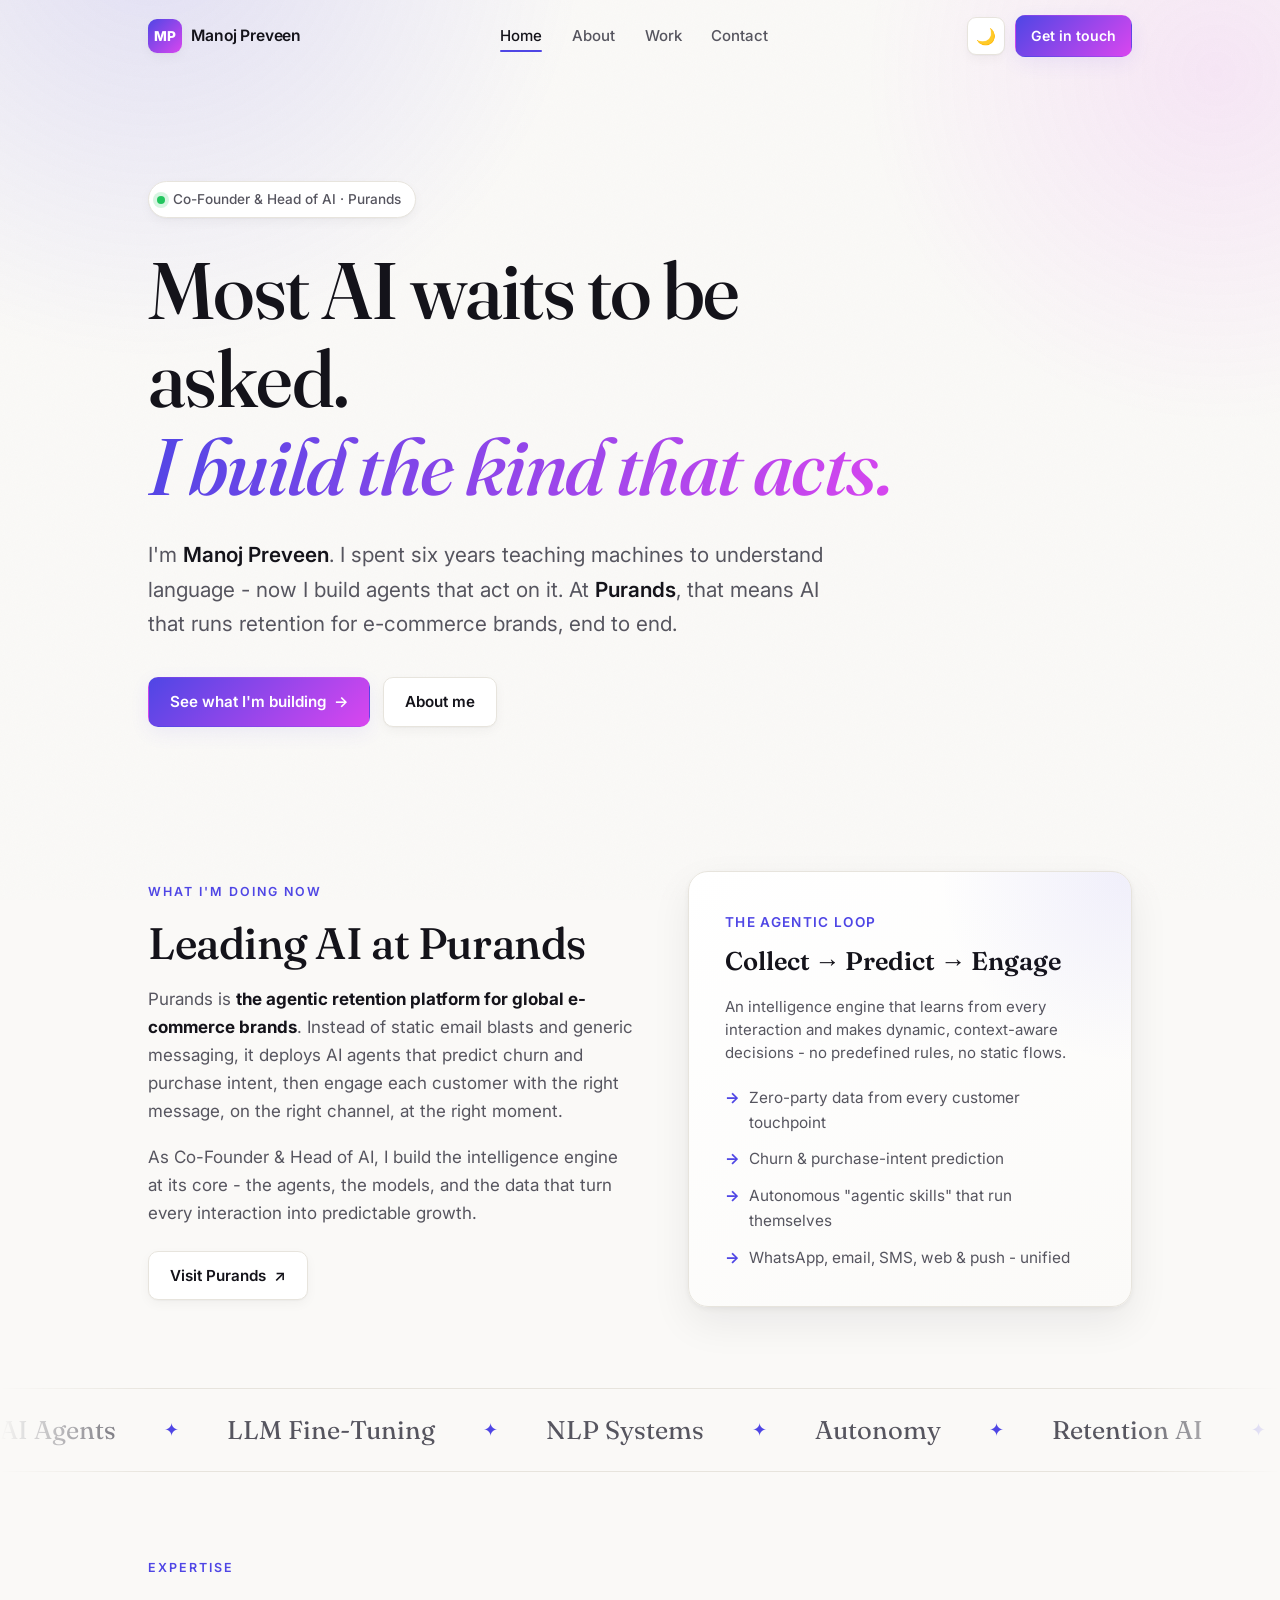
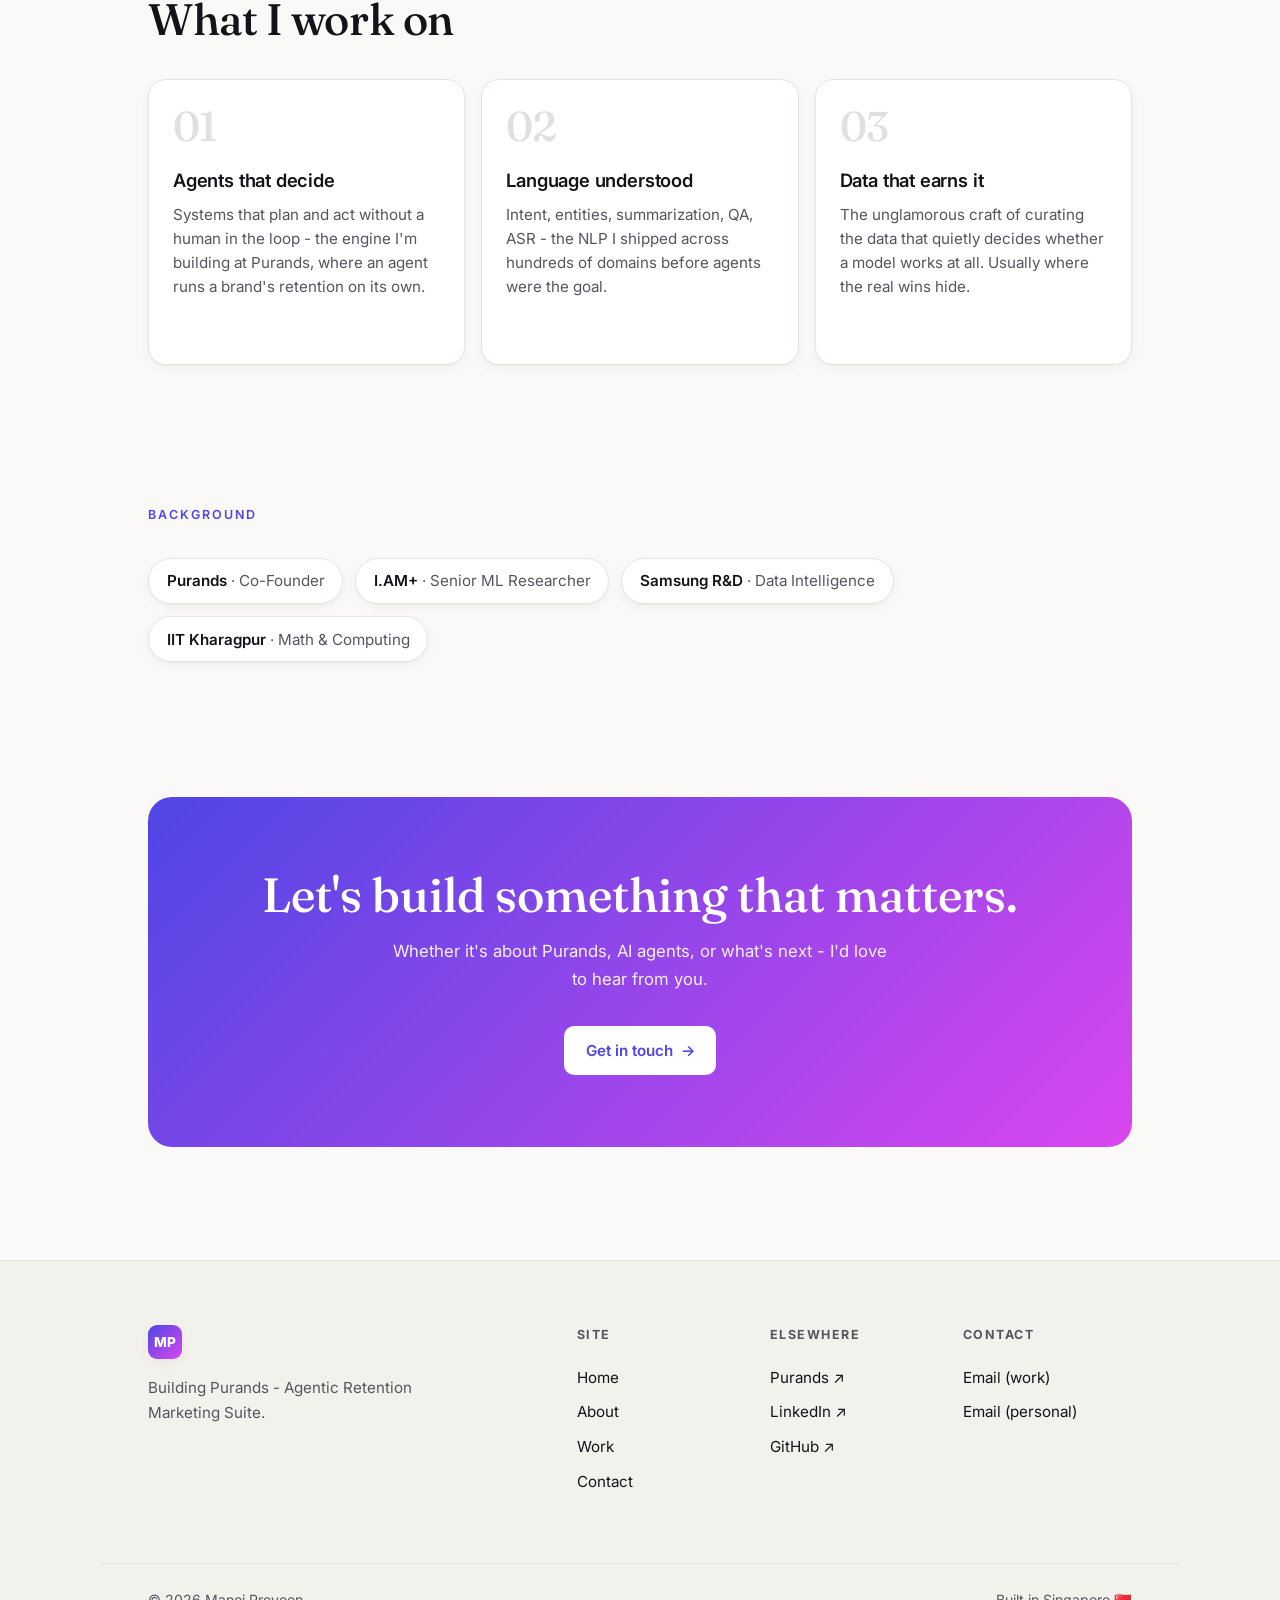
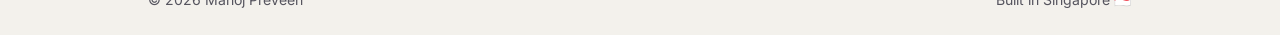
==== index.html @ 8cbcbe21 "Reorganize into folders with clean extensionless URLs - Pages moved to folder/index.html for clean U" ====
<!DOCTYPE html>
<html lang="en">
<head>
  <meta charset="UTF-8" />
  <meta name="viewport" content="width=device-width, initial-scale=1.0" />

  <!-- Google tag (gtag.js) - GA4 -->
  <script async src="https://www.googletagmanager.com/gtag/js?id=G-1KL61C6P6J"></script>
  <script>
    window.dataLayer = window.dataLayer || [];
    function gtag(){dataLayer.push(arguments);}
    gtag('js', new Date());
    gtag('config', 'G-1KL61C6P6J');
  </script>
  <title>Manoj Preveen</title>
  <meta name="description" content="Manoj Preveen - Co-Founder & Head of AI at Purands, building AI agents that think, plan, and act. Turning customer data into predictable growth for global e-commerce brands." />
  <meta name="author" content="Manoj Preveen" />
  <meta name="color-scheme" content="light dark" />
  <meta name="theme-color" content="#faf9f7" media="(prefers-color-scheme: light)" />
  <meta name="theme-color" content="#0a0a0c" media="(prefers-color-scheme: dark)" />

  <meta property="og:title" content="Manoj Preveen" />
  <meta property="og:description" content="Co-Founder & Head of AI at Purands. Building AI agents that think, plan, and act." />
  <meta property="og:type" content="website" />
  <meta property="og:url" content="https://manojpreveen.com" />
  <link rel="canonical" href="https://manojpreveen.com/" />
  <meta name="twitter:card" content="summary" />
  <meta name="twitter:title" content="Manoj Preveen" />
  <meta name="twitter:description" content="Co-Founder & Head of AI at Purands. Building AI agents that think, plan, and act." />

  <link rel="icon" href="data:image/svg+xml,<svg xmlns=%22http://www.w3.org/2000/svg%22 viewBox=%220 0 100 100%22><rect width=%22100%22 height=%22100%22 rx=%2222%22 fill=%22%234f46e5%22/><text x=%2250%22 y=%2252%22 font-size=%2248%22 font-family=%22Inter,Arial,sans-serif%22 font-weight=%22700%22 fill=%22white%22 text-anchor=%22middle%22 dominant-baseline=%22central%22>MP</text></svg>" />
  <link rel="preconnect" href="https://fonts.googleapis.com" />
  <link rel="preconnect" href="https://fonts.gstatic.com" crossorigin />
  <link href="https://fonts.googleapis.com/css2?family=Fraunces:ital,opsz,wght@0,9..144,400;0,9..144,500;0,9..144,600;1,9..144,500&family=Inter:wght@400;500;600;700;800&display=swap" rel="stylesheet" />
  <link rel="stylesheet" href="/assets/css/styles.css?v=6" />

  <script>
    (function () {
      try {
        var s = localStorage.getItem('theme');
        var d = window.matchMedia('(prefers-color-scheme: dark)').matches;
        document.documentElement.setAttribute('data-theme', s || (d ? 'dark' : 'light'));
      } catch (e) {}
    })();
  </script>
</head>
<body>
  <div class="bg-glow" aria-hidden="true"></div>
  <div class="bg-grain" aria-hidden="true"></div>

  <!-- ============ Header ============ -->
  <header class="site-header" id="site-header">
    <div class="wrap site-header__inner">
      <a class="brand" href="/" aria-label="Manoj Preveen - home">
        <span class="brand__mark">MP</span>
        <span class="brand__name">Manoj Preveen</span>
      </a>
      <nav class="nav" aria-label="Primary">
        <a href="/" class="nav__link is-active">Home</a>
        <a href="/about" class="nav__link">About</a>
        <a href="/work" class="nav__link">Work</a>
        <a href="/contact" class="nav__link">Contact</a>
      </nav>
      <div class="site-header__actions">
        <button id="theme-toggle" class="theme-toggle" aria-label="Toggle dark mode" aria-pressed="false" title="Toggle theme">
          <span class="theme-toggle__icon">🌙</span>
        </button>
        <a class="btn btn--primary btn--sm" href="/contact">Get in touch</a>
        <button class="nav-toggle" id="nav-toggle" aria-label="Open menu" aria-expanded="false">
          <span></span><span></span><span></span>
        </button>
      </div>
    </div>
    <div class="wrap">
      <nav class="mobile-nav" aria-label="Mobile">
        <a href="/" class="is-active">Home</a>
        <a href="/about">About</a>
        <a href="/work">Work</a>
        <a href="/contact">Contact</a>
      </nav>
    </div>
  </header>

  <main class="main">
    <!-- ============ Hero ============ -->
    <section class="wrap hero">
      <div class="load-in">
        <span class="hero__badge"><span class="dot"></span> Co-Founder &amp; Head of AI · Purands</span>
        <h1 class="hero__title">Most AI waits to be asked. <span class="grad">I build the kind that acts.</span></h1>
        <p class="hero__sub">
          I'm <strong>Manoj Preveen</strong>. I spent six years teaching machines to understand
          language - now I build agents that act on it. At <strong>Purands</strong>, that means AI
          that runs retention for e-commerce brands, end to end.
        </p>
        <div class="hero__cta">
          <a class="btn btn--primary" href="/work">See what I'm building <span class="btn__arrow">→</span></a>
          <a class="btn btn--ghost" href="/about">About me</a>
        </div>
      </div>
    </section>

    <!-- ============ Currently / Purands ============ -->
    <section class="wrap section">
      <div class="feature">
        <div class="reveal">
          <span class="eyebrow">What I'm doing now</span>
          <h2 class="section__title">Leading AI at Purands</h2>
          <p class="prose" style="margin-top:1.1rem;">
            Purands is <strong style="color:var(--text)">the agentic retention platform for global
            e-commerce brands</strong>. Instead of static email blasts and generic messaging, it
            deploys AI agents that predict churn and purchase intent, then engage each customer
            with the right message, on the right channel, at the right moment.
          </p>
          <p class="prose">
            As Co-Founder &amp; Head of AI, I build the intelligence engine at its core - the agents,
            the models, and the data that turn every interaction into predictable growth.
          </p>
          <a class="btn btn--ghost" href="https://www.purands.com" target="_blank" rel="noopener noreferrer" style="margin-top:1.5rem;">
            Visit Purands <span class="btn__arrow">↗</span>
          </a>
        </div>
        <div class="feature__panel reveal" data-delay="1">
          <span class="feature__kicker">The agentic loop</span>
          <div class="feature__logo">Collect → Predict → Engage</div>
          <p class="card__text">An intelligence engine that learns from every interaction and makes dynamic, context-aware decisions - no predefined rules, no static flows.</p>
          <ul class="feature__list">
            <li>Zero-party data from every customer touchpoint</li>
            <li>Churn &amp; purchase-intent prediction</li>
            <li>Autonomous "agentic skills" that run themselves</li>
            <li>WhatsApp, email, SMS, web &amp; push - unified</li>
          </ul>
        </div>
      </div>
    </section>

    <!-- ============ Marquee ============ -->
    <div class="marquee reveal" aria-hidden="true">
      <div class="marquee__track">
        <span class="marquee__item">AI Agents</span>
        <span class="marquee__item">LLM Fine-Tuning</span>
        <span class="marquee__item">NLP Systems</span>
        <span class="marquee__item">Autonomy</span>
        <span class="marquee__item">Retention AI</span>
        <span class="marquee__item">Toward AGI</span>
        <!-- duplicate for seamless loop -->
        <span class="marquee__item">AI Agents</span>
        <span class="marquee__item">LLM Fine-Tuning</span>
        <span class="marquee__item">NLP Systems</span>
        <span class="marquee__item">Autonomy</span>
        <span class="marquee__item">Retention AI</span>
        <span class="marquee__item">Toward AGI</span>
      </div>
    </div>

    <!-- ============ Focus areas ============ -->
    <section class="wrap section">
      <div class="reveal" style="margin-bottom:2.25rem;">
        <span class="eyebrow">Expertise</span>
        <h2 class="section__title">What I work on</h2>
      </div>
      <div class="grid-cards">
        <article class="n-card reveal">
          <span class="n-card__index">01</span>
          <h3 class="n-card__title">Agents that decide</h3>
          <p class="n-card__text">Systems that plan and act without a human in the loop - the engine I'm building at Purands, where an agent runs a brand's retention on its own.</p>
          <span class="n-card__arrow">The core of my work →</span>
        </article>
        <article class="n-card reveal" data-delay="1">
          <span class="n-card__index">02</span>
          <h3 class="n-card__title">Language understood</h3>
          <p class="n-card__text">Intent, entities, summarization, QA, ASR - the NLP I shipped across hundreds of domains before agents were the goal.</p>
          <span class="n-card__arrow">Six years of it →</span>
        </article>
        <article class="n-card reveal" data-delay="2">
          <span class="n-card__index">03</span>
          <h3 class="n-card__title">Data that earns it</h3>
          <p class="n-card__text">The unglamorous craft of curating the data that quietly decides whether a model works at all. Usually where the real wins hide.</p>
          <span class="n-card__arrow">Where models are made →</span>
        </article>
      </div>
    </section>

    <!-- ============ Worked at ============ -->
    <section class="wrap section--tight">
      <div class="reveal">
        <span class="eyebrow">Background</span>
        <div class="logos" style="margin-top:1rem;">
          <span class="logo-badge">Purands <span>· Co-Founder</span></span>
          <span class="logo-badge">I.AM+ <span>· Senior ML Researcher</span></span>
          <span class="logo-badge">Samsung R&amp;D <span>· Data Intelligence</span></span>
          <span class="logo-badge">IIT Kharagpur <span>· Math &amp; Computing</span></span>
        </div>
      </div>
    </section>

    <!-- ============ CTA ============ -->
    <section class="wrap section">
      <div class="cta-band reveal">
        <h2 class="cta-band__title">Let's build something that matters.</h2>
        <p class="cta-band__text">Whether it's about Purands, AI agents, or what's next - I'd love to hear from you.</p>
        <a class="btn" href="/contact">Get in touch <span class="btn__arrow">→</span></a>
      </div>
    </section>
  </main>

  <!-- ============ Footer ============ -->
  <footer class="site-footer">
    <div class="wrap site-footer__inner">
      <div class="site-footer__brand">
        <span class="brand__mark">MP</span>
        <p>Building Purands - Agentic Retention Marketing Suite.</p>
      </div>
      <nav class="site-footer__nav">
        <div>
          <h4>Site</h4>
          <a href="/">Home</a>
          <a href="/about">About</a>
          <a href="/work">Work</a>
          <a href="/contact">Contact</a>
        </div>
        <div>
          <h4>Elsewhere</h4>
          <a href="https://www.purands.com" target="_blank" rel="noopener noreferrer">Purands ↗</a>
          <a href="https://www.linkedin.com/in/manojpreveen" target="_blank" rel="noopener noreferrer">LinkedIn ↗</a>
          <a href="https://github.com/manojpreveen" target="_blank" rel="noopener noreferrer">GitHub ↗</a>
        </div>
        <div>
          <h4>Contact</h4>
          <a href="mailto:manoj@purands.com">Email (work)</a>
          <a href="mailto:manojpreveen@gmail.com">Email (personal)</a>
        </div>
      </nav>
    </div>
    <div class="wrap site-footer__base">
      <p>© <span id="year"></span> Manoj Preveen</p>
      <p>Built in Singapore 🇸🇬</p>
    </div>
  </footer>

  <script src="/assets/js/script.js?v=6"></script>
</body>
</html>
---- assets/css/styles.css ----
/* =====================================================================
   Manoj Preveen - personal portfolio
   Design system + components (shared across all pages)
   ===================================================================== */

/* ---------- Design tokens ---------- */
:root {
  --bg: #faf9f7;
  --bg-2: #f3f1ec;
  --surface: #ffffff;
  --surface-2: #fbfaf8;
  --text: #14131a;
  --text-muted: #56555f;
  --border: #e7e4dd;
  --accent: #4f46e5;
  --accent-2: #d946ef;
  --accent-soft: rgba(79, 70, 229, 0.08);
  --faint: rgba(20, 19, 26, 0.13);
  --shadow-sm: 0 1px 2px rgba(20, 19, 26, 0.04), 0 4px 12px rgba(20, 19, 26, 0.04);
  --shadow-md: 0 2px 6px rgba(20, 19, 26, 0.06), 0 16px 40px rgba(20, 19, 26, 0.07);
  --glow-1: rgba(79, 70, 229, 0.14);
  --glow-2: rgba(217, 70, 239, 0.10);
  --header-bg: rgba(250, 249, 247, 0.72);
  --maxw: 1080px;
}

[data-theme="dark"] {
  --bg: #0a0a0c;
  --bg-2: #0f0f13;
  --surface: #141419;
  --surface-2: #17171d;
  --text: #f5f4f2;
  --text-muted: #9b9aa4;
  --border: #26252c;
  --accent: #8b8cf8;
  --accent-2: #e879f9;
  --accent-soft: rgba(139, 140, 248, 0.12);
  --faint: rgba(245, 244, 242, 0.16);
  --shadow-sm: 0 1px 2px rgba(0, 0, 0, 0.4), 0 4px 12px rgba(0, 0, 0, 0.3);
  --shadow-md: 0 2px 6px rgba(0, 0, 0, 0.5), 0 16px 40px rgba(0, 0, 0, 0.45);
  --glow-1: rgba(139, 140, 248, 0.18);
  --glow-2: rgba(232, 121, 249, 0.12);
  --header-bg: rgba(10, 10, 12, 0.72);
}

/* ---------- Reset ---------- */
*, *::before, *::after { margin: 0; padding: 0; box-sizing: border-box; }

html {
  -webkit-font-smoothing: antialiased;
  -moz-osx-font-smoothing: grayscale;
  scroll-behavior: smooth;
  scroll-padding-top: 6rem;
}

body {
  font-family: 'Inter', -apple-system, BlinkMacSystemFont, 'Segoe UI', Roboto, sans-serif;
  background: var(--bg);
  color: var(--text);
  min-height: 100vh;
  display: flex;
  flex-direction: column;
  line-height: 1.65;
  position: relative;
  overflow-x: hidden;
  transition: background 0.4s ease, color 0.4s ease;
}

::selection { background: var(--accent); color: #fff; }

a { color: inherit; }

/* ---------- Ambient background ---------- */
.bg-glow {
  position: fixed;
  inset: 0;
  z-index: -2;
  pointer-events: none;
  background:
    radial-gradient(45rem 45rem at 12% -8%, var(--glow-1), transparent 60%),
    radial-gradient(40rem 40rem at 95% 8%, var(--glow-2), transparent 55%);
  animation: drift 20s ease-in-out infinite alternate;
}

.bg-grain {
  position: fixed;
  inset: 0;
  z-index: -1;
  pointer-events: none;
  opacity: 0.025;
  background-image: url("data:image/svg+xml,%3Csvg xmlns='http://www.w3.org/2000/svg' width='120' height='120'%3E%3Cfilter id='n'%3E%3CfeTurbulence type='fractalNoise' baseFrequency='0.9' numOctaves='2'/%3E%3C/filter%3E%3Crect width='100%25' height='100%25' filter='url(%23n)'/%3E%3C/svg%3E");
}

@keyframes drift {
  from { transform: translate3d(0, 0, 0) scale(1); }
  to   { transform: translate3d(-2.5%, 2%, 0) scale(1.08); }
}

/* ---------- Shared layout ---------- */
.wrap {
  width: 100%;
  max-width: var(--maxw);
  margin: 0 auto;
  padding-inline: clamp(1.25rem, 5vw, 3rem);
}

.main { flex: 1; }

.section { padding-block: clamp(3.5rem, 9vh, 6.5rem); }
.section--tight { padding-block: clamp(2.5rem, 6vh, 4rem); }

.eyebrow {
  display: inline-block;
  font-size: 0.78rem;
  font-weight: 600;
  text-transform: uppercase;
  letter-spacing: 0.16em;
  color: var(--accent);
  margin-bottom: 1rem;
}

.section__title {
  font-family: 'Fraunces', Georgia, serif;
  font-weight: 500;
  font-size: clamp(1.9rem, 4.5vw, 2.75rem);
  letter-spacing: -0.01em;
  line-height: 1.1;
}

.section__lead {
  margin-top: 1rem;
  font-size: 1.125rem;
  color: var(--text-muted);
  max-width: 56ch;
}

.prose { font-size: 1.0625rem; color: var(--text-muted); max-width: 62ch; }
.prose + .prose { margin-top: 1.1rem; }
.prose a, .inline-link {
  color: var(--accent);
  text-decoration: none;
  border-bottom: 1px solid var(--accent-soft);
  transition: border-color 0.18s ease;
}
.prose a:hover, .inline-link:hover { border-bottom-color: var(--accent); }

/* =====================================================================
   Header
   ===================================================================== */
.site-header {
  position: sticky;
  top: 0;
  z-index: 100;
  transition: background 0.3s ease, border-color 0.3s ease, backdrop-filter 0.3s ease;
  border-bottom: 1px solid transparent;
}

.site-header.is-scrolled {
  background: var(--header-bg);
  -webkit-backdrop-filter: saturate(180%) blur(14px);
  backdrop-filter: saturate(180%) blur(14px);
  border-bottom-color: var(--border);
}

.site-header__inner {
  display: flex;
  align-items: center;
  justify-content: space-between;
  gap: 1rem;
  height: 4.5rem;
}

.brand {
  display: inline-flex;
  align-items: center;
  gap: 0.6rem;
  text-decoration: none;
  font-weight: 600;
}

.brand__mark {
  display: grid;
  place-items: center;
  width: 2.1rem;
  height: 2.1rem;
  border-radius: 9px;
  background: linear-gradient(135deg, var(--accent), var(--accent-2));
  color: #fff;
  font-weight: 800;
  font-size: 0.85rem;
  letter-spacing: 0.02em;
  box-shadow: var(--shadow-sm);
}

.brand__name { font-size: 0.98rem; letter-spacing: -0.01em; }

.nav { display: flex; gap: 0.35rem; }

.nav__link {
  position: relative;
  text-decoration: none;
  font-size: 0.94rem;
  font-weight: 500;
  color: var(--text-muted);
  padding: 0.4rem 0.75rem;
  border-radius: 8px;
  transition: color 0.18s ease, background 0.18s ease;
}

.nav__link::after {
  content: "";
  position: absolute;
  left: 0.75rem;
  right: 0.75rem;
  bottom: 0.15rem;
  height: 2px;
  background: var(--accent);
  border-radius: 2px;
  transform: scaleX(0);
  transform-origin: left;
  transition: transform 0.22s ease;
}

.nav__link:hover { color: var(--text); }
.nav__link:hover::after { transform: scaleX(0.5); }
.nav__link.is-active { color: var(--text); }
.nav__link.is-active::after { transform: scaleX(1); }

.site-header__actions { display: flex; align-items: center; gap: 0.6rem; }

/* ---------- Buttons ---------- */
.btn {
  display: inline-flex;
  align-items: center;
  gap: 0.5rem;
  font-family: inherit;
  font-size: 0.95rem;
  font-weight: 600;
  text-decoration: none;
  padding: 0.7rem 1.3rem;
  border-radius: 10px;
  border: 1px solid transparent;
  cursor: pointer;
  transition: transform 0.16s ease, box-shadow 0.16s ease, background 0.16s ease, border-color 0.16s ease;
}

.btn--primary {
  background: linear-gradient(135deg, var(--accent), var(--accent-2));
  color: #fff;
  box-shadow: 0 6px 20px var(--accent-soft);
}
.btn--primary:hover { transform: translateY(-2px); box-shadow: 0 10px 28px var(--accent-soft); }

.btn--ghost {
  background: var(--surface);
  color: var(--text);
  border-color: var(--border);
  box-shadow: var(--shadow-sm);
}
.btn--ghost:hover { transform: translateY(-2px); border-color: var(--accent); }

.btn--sm { padding: 0.5rem 0.95rem; font-size: 0.88rem; }
.btn .btn__arrow { transition: transform 0.18s ease; }
.btn:hover .btn__arrow { transform: translateX(3px); }

/* ---------- Theme toggle ---------- */
.theme-toggle {
  display: grid;
  place-items: center;
  width: 2.35rem;
  height: 2.35rem;
  background: var(--surface);
  border: 1px solid var(--border);
  border-radius: 9px;
  cursor: pointer;
  font-size: 1rem;
  box-shadow: var(--shadow-sm);
  transition: transform 0.16s ease, border-color 0.16s ease;
}
.theme-toggle:hover { transform: translateY(-2px); border-color: var(--accent); }

/* ---------- Mobile nav ---------- */
.nav-toggle {
  display: none;
  flex-direction: column;
  justify-content: center;
  gap: 4px;
  width: 2.35rem;
  height: 2.35rem;
  background: var(--surface);
  border: 1px solid var(--border);
  border-radius: 9px;
  cursor: pointer;
  box-shadow: var(--shadow-sm);
}
.nav-toggle span {
  display: block;
  width: 1.05rem;
  height: 2px;
  margin: 0 auto;
  background: var(--text);
  border-radius: 2px;
  transition: transform 0.25s ease, opacity 0.2s ease;
}
.nav-toggle.is-open span:nth-child(1) { transform: translateY(6px) rotate(45deg); }
.nav-toggle.is-open span:nth-child(2) { opacity: 0; }
.nav-toggle.is-open span:nth-child(3) { transform: translateY(-6px) rotate(-45deg); }

.mobile-nav {
  display: none;
  flex-direction: column;
  gap: 0.25rem;
  padding: 0.5rem 0 1.25rem;
}
.mobile-nav a {
  text-decoration: none;
  font-size: 1.05rem;
  font-weight: 500;
  color: var(--text-muted);
  padding: 0.7rem 0.25rem;
  border-bottom: 1px solid var(--border);
}
.mobile-nav a.is-active { color: var(--accent); }
.site-header.is-menu-open .mobile-nav { display: flex; }

/* =====================================================================
   Hero (home)
   ===================================================================== */
.hero { padding-block: clamp(3.5rem, 12vh, 8rem) clamp(2.5rem, 7vh, 5rem); }

.hero__badge {
  display: inline-flex;
  align-items: center;
  gap: 0.5rem;
  font-size: 0.85rem;
  font-weight: 500;
  color: var(--text-muted);
  background: var(--surface);
  border: 1px solid var(--border);
  border-radius: 999px;
  padding: 0.4rem 0.9rem 0.4rem 0.5rem;
  box-shadow: var(--shadow-sm);
  margin-bottom: 1.75rem;
}
.hero__badge .dot {
  width: 0.5rem; height: 0.5rem; border-radius: 50%;
  background: #22c55e; box-shadow: 0 0 0 4px rgba(34, 197, 94, 0.18);
  animation: pulse 2.4s ease-in-out infinite;
}
@keyframes pulse { 0%,100%{opacity:1;} 50%{opacity:0.4;} }

.hero__title {
  font-family: 'Fraunces', Georgia, serif;
  font-weight: 500;
  font-size: clamp(2.6rem, 7vw, 5rem);
  line-height: 1.1;
  letter-spacing: -0.02em;
  max-width: 16ch;
  padding-bottom: 0.05em;
}
.hero__title .grad {
  background: linear-gradient(115deg, var(--accent), var(--accent-2));
  -webkit-background-clip: text; background-clip: text;
  -webkit-text-fill-color: transparent;
  font-style: italic;
}

/* Gradient text uses background-clip:text, which paints the gradient only over
   the element's box. Tall italic ascenders/descenders (e.g. the "d" in "kind")
   spill above that box and lose their fill. inline-block makes vertical padding
   reliably enlarge the paint box on every line; the negative margin cancels the
   layout shift so surrounding spacing is unchanged. */
.grad {
  display: inline-block;
  padding-block: 0.22em;
  margin-block: -0.22em;
}

.hero__sub {
  margin-top: 1.5rem;
  font-size: clamp(1.05rem, 2.2vw, 1.3rem);
  color: var(--text-muted);
  max-width: 54ch;
}
.hero__sub strong { color: var(--text); font-weight: 600; }

.hero__cta { margin-top: 2.25rem; display: flex; flex-wrap: wrap; gap: 0.85rem; }

/* ---------- Stats strip ---------- */
.stats {
  display: grid;
  grid-template-columns: repeat(4, 1fr);
  gap: 1px;
  background: var(--border);
  border: 1px solid var(--border);
  border-radius: 16px;
  overflow: hidden;
  box-shadow: var(--shadow-sm);
}
.stat { background: var(--surface); padding: 1.5rem 1.25rem; }
.stat__num {
  font-family: 'Fraunces', Georgia, serif;
  font-size: clamp(1.8rem, 4vw, 2.6rem);
  font-weight: 500;
  letter-spacing: -0.01em;
  line-height: 1;
}
.stat__num .unit { color: var(--accent); }
.stat__label { margin-top: 0.5rem; font-size: 0.85rem; color: var(--text-muted); }

/* ---------- Feature (Currently / Purands) ---------- */
.feature {
  display: grid;
  grid-template-columns: 1.1fr 1fr;
  gap: clamp(1.5rem, 4vw, 3.5rem);
  align-items: center;
}
.feature__panel {
  position: relative;
  background: linear-gradient(150deg, var(--surface), var(--surface-2));
  border: 1px solid var(--border);
  border-radius: 20px;
  padding: clamp(1.5rem, 3vw, 2.25rem);
  box-shadow: var(--shadow-md);
  overflow: hidden;
}
.feature__panel::before {
  content: "";
  position: absolute; inset: 0;
  background: radial-gradient(20rem 20rem at 100% 0%, var(--accent-soft), transparent 60%);
  pointer-events: none;
}
.feature__kicker {
  font-size: 0.85rem; font-weight: 600; color: var(--accent);
  text-transform: uppercase; letter-spacing: 0.1em;
}
.feature__logo {
  font-family: 'Fraunces', Georgia, serif;
  font-size: 1.6rem; font-weight: 600; margin: 0.4rem 0 0.75rem;
}
.feature__list { list-style: none; display: flex; flex-direction: column; gap: 0.7rem; margin-top: 1.25rem; }
.feature__list li { display: flex; gap: 0.6rem; font-size: 0.96rem; color: var(--text-muted); }
.feature__list li::before { content: "→"; color: var(--accent); font-weight: 700; }

/* ---------- Cards grid ---------- */
.grid-cards {
  display: grid;
  grid-template-columns: repeat(auto-fit, minmax(220px, 1fr));
  gap: 1rem;
}
.card {
  background: var(--surface);
  border: 1px solid var(--border);
  border-radius: 16px;
  padding: 1.5rem;
  box-shadow: var(--shadow-sm);
  transition: transform 0.18s ease, border-color 0.18s ease, box-shadow 0.18s ease;
}
.card:hover { transform: translateY(-4px); border-color: var(--accent); box-shadow: var(--shadow-md); }
.card__icon {
  display: grid; place-items: center;
  width: 2.75rem; height: 2.75rem; border-radius: 12px;
  background: var(--accent-soft); font-size: 1.35rem; margin-bottom: 1rem;
}
.card__title { font-size: 1.1rem; font-weight: 600; margin-bottom: 0.4rem; }
.card__text { font-size: 0.94rem; color: var(--text-muted); line-height: 1.55; }

/* ---------- Numbered cards (premium, no icons) ---------- */
.n-card {
  position: relative;
  background: var(--surface);
  border: 1px solid var(--border);
  border-radius: 18px;
  padding: 1.6rem 1.5rem 1.4rem;
  box-shadow: var(--shadow-sm);
  overflow: hidden;
  isolation: isolate;
  transition: transform 0.3s cubic-bezier(0.16,1,0.3,1), border-color 0.3s ease, box-shadow 0.3s ease;
}
/* animated gradient wash that fades in on hover */
.n-card::after {
  content: "";
  position: absolute; inset: 0; z-index: -1;
  background: radial-gradient(22rem 22rem at 110% -10%, var(--accent-soft), transparent 55%);
  opacity: 0;
  transition: opacity 0.4s ease;
}
/* top accent line that draws across on hover */
.n-card::before {
  content: "";
  position: absolute; top: 0; left: 0;
  height: 3px; width: 100%;
  background: linear-gradient(90deg, var(--accent), var(--accent-2));
  transform: scaleX(0); transform-origin: left;
  transition: transform 0.45s cubic-bezier(0.16,1,0.3,1);
}
.n-card:hover { transform: translateY(-6px); border-color: transparent; box-shadow: var(--shadow-md); }
.n-card:hover::before { transform: scaleX(1); }
.n-card:hover::after { opacity: 1; }

.n-card__index {
  display: block;
  font-family: 'Fraunces', Georgia, serif;
  font-size: 2.6rem; font-weight: 500; line-height: 1;
  letter-spacing: -0.02em;
  color: var(--faint);
  margin-bottom: 1.1rem;
  transition: transform 0.35s cubic-bezier(0.16,1,0.3,1);
}
.n-card:hover .n-card__index {
  background: linear-gradient(135deg, var(--accent), var(--accent-2));
  -webkit-background-clip: text; background-clip: text;
  -webkit-text-fill-color: transparent;
  transform: translateY(-2px);
}
.n-card__title { font-size: 1.15rem; font-weight: 600; letter-spacing: -0.01em; margin-bottom: 0.5rem; }
.n-card__text { font-size: 0.95rem; color: var(--text-muted); line-height: 1.58; }
.n-card__arrow {
  display: inline-block; margin-top: 1rem;
  font-weight: 600; color: var(--accent);
  opacity: 0; transform: translateX(-6px);
  transition: opacity 0.35s ease, transform 0.35s ease;
}
.n-card:hover .n-card__arrow { opacity: 1; transform: none; }

/* ---------- Marquee ---------- */
.marquee {
  overflow: hidden;
  border-block: 1px solid var(--border);
  padding-block: 1.25rem;
  -webkit-mask-image: linear-gradient(90deg, transparent, #000 12%, #000 88%, transparent);
  mask-image: linear-gradient(90deg, transparent, #000 12%, #000 88%, transparent);
}
.marquee__track {
  display: flex; gap: 3rem; width: max-content;
  animation: scroll 28s linear infinite;
}
.marquee:hover .marquee__track { animation-play-state: paused; }
.marquee__item {
  font-family: 'Fraunces', Georgia, serif;
  font-size: clamp(1.1rem, 2.4vw, 1.6rem);
  color: var(--text-muted);
  white-space: nowrap;
  display: flex; align-items: center; gap: 3rem;
}
.marquee__item::after { content: "✦"; color: var(--accent); font-size: 0.7em; }
@keyframes scroll { from { transform: translateX(0); } to { transform: translateX(-50%); } }

/* ---------- Logos / worked-at ---------- */
.logos { display: flex; flex-wrap: wrap; gap: 0.75rem; }
.logo-badge {
  font-weight: 600; font-size: 0.95rem;
  padding: 0.6rem 1.1rem;
  background: var(--surface); border: 1px solid var(--border);
  border-radius: 999px; box-shadow: var(--shadow-sm);
}
.logo-badge span { color: var(--text-muted); font-weight: 400; }

/* ---------- Page hero (inner pages) ---------- */
.page-hero { padding-block: clamp(3rem, 9vh, 5.5rem) clamp(1.5rem, 4vh, 2.5rem); }
.page-hero__title {
  font-family: 'Fraunces', Georgia, serif;
  font-weight: 500;
  font-size: clamp(2.4rem, 6vw, 4rem);
  line-height: 1.05; letter-spacing: -0.02em;
}

/* ---------- Timeline ---------- */
.timeline { list-style: none; position: relative; padding-left: 2rem; }
.timeline::before {
  content: ""; position: absolute; left: 6px; top: 8px; bottom: 8px;
  width: 2px; background: var(--border);
}
.timeline__item { position: relative; padding-bottom: 2.25rem; }
.timeline__item:last-child { padding-bottom: 0; }
.timeline__item::before {
  content: ""; position: absolute; left: -2rem; top: 7px;
  width: 14px; height: 14px; border-radius: 50%;
  background: var(--surface); border: 2px solid var(--border);
}
.timeline__item--current::before {
  background: var(--accent); border-color: var(--accent);
  box-shadow: 0 0 0 5px var(--accent-soft);
}
.timeline__head { display: flex; flex-wrap: wrap; align-items: baseline; justify-content: space-between; gap: 0.25rem 0.75rem; }
.timeline__role { font-weight: 600; font-size: 1.15rem; }
.timeline__date { font-size: 0.82rem; color: var(--text-muted); white-space: nowrap; }
.timeline__org { display: block; font-size: 0.95rem; font-weight: 500; color: var(--accent); margin-top: 0.15rem; }
.timeline__desc { font-size: 0.98rem; color: var(--text-muted); margin-top: 0.5rem; max-width: 60ch; }

/* ---------- Chips ---------- */
.chips { list-style: none; display: flex; flex-wrap: wrap; gap: 0.55rem; }
.chip {
  font-size: 0.9rem; font-weight: 500;
  padding: 0.45rem 0.95rem;
  background: var(--surface); border: 1px solid var(--border);
  border-radius: 999px; box-shadow: var(--shadow-sm);
  transition: transform 0.16s ease, border-color 0.16s ease, color 0.16s ease;
}
.chip:hover { transform: translateY(-2px); border-color: var(--accent); color: var(--accent); }

/* ---------- Education ---------- */
.edu {
  display: flex; gap: 1rem; align-items: flex-start;
  background: var(--surface); border: 1px solid var(--border);
  border-radius: 16px; padding: 1.5rem; box-shadow: var(--shadow-sm);
}
.edu__icon { font-size: 1.6rem; }
.edu__school { font-size: 1.1rem; font-weight: 600; }
.edu__detail { font-size: 0.95rem; color: var(--text-muted); margin-top: 0.25rem; }

/* =====================================================================
   About page components
   ===================================================================== */
/* ---------- Intro grid: lead + fact card ---------- */
.about-grid {
  display: grid;
  grid-template-columns: 1.5fr 1fr;
  gap: clamp(1.5rem, 4vw, 3.25rem);
  align-items: start;
}
.about-lead {
  font-family: 'Fraunces', Georgia, serif;
  font-weight: 400;
  font-size: clamp(1.35rem, 2.6vw, 1.75rem);
  line-height: 1.4;
  letter-spacing: -0.01em;
  color: var(--text);
}
.about-lead strong { font-weight: 600; }
.about-lead .grad {
  background: linear-gradient(115deg, var(--accent), var(--accent-2));
  -webkit-background-clip: text; background-clip: text;
  -webkit-text-fill-color: transparent;
  font-style: italic;
}
.about-lead + .prose { margin-top: 1.5rem; }

.factcard {
  position: relative;
  background: linear-gradient(150deg, var(--surface), var(--surface-2));
  border: 1px solid var(--border);
  border-radius: 20px;
  padding: 1.6rem 1.6rem 1.4rem;
  box-shadow: var(--shadow-md);
  overflow: hidden;
}
.factcard::before {
  content: "";
  position: absolute; inset: 0;
  background: radial-gradient(18rem 18rem at 110% -10%, var(--accent-soft), transparent 55%);
  pointer-events: none;
}
.factcard__title {
  font-size: 0.72rem; font-weight: 600;
  text-transform: uppercase; letter-spacing: 0.14em;
  color: var(--accent); margin-bottom: 1rem;
}
.fact { padding: 0.85rem 0; border-bottom: 1px solid var(--border); }
.fact:last-child { border-bottom: 0; padding-bottom: 0; }
.fact__k {
  display: block; font-size: 0.7rem; font-weight: 600;
  text-transform: uppercase; letter-spacing: 0.1em;
  color: var(--text-muted); margin-bottom: 0.25rem;
}
.fact__v { font-size: 1rem; font-weight: 600; color: var(--text); }
.fact__v span { color: var(--text-muted); font-weight: 400; }

/* ---------- Journey milestones ---------- */
.journey { display: flex; flex-direction: column; }
.milestone {
  display: grid;
  grid-template-columns: 6.5rem 1fr;
  gap: clamp(1rem, 3vw, 2rem);
  padding-block: 1.6rem;
  border-top: 1px solid var(--border);
  align-items: start;
  transition: transform 0.25s cubic-bezier(0.16,1,0.3,1);
}
.milestone:first-child { border-top: 0; }
.milestone:hover { transform: translateX(6px); }
.milestone__year {
  font-family: 'Fraunces', Georgia, serif;
  font-size: clamp(1.7rem, 3vw, 2.3rem);
  font-weight: 500; line-height: 1; letter-spacing: -0.02em;
  background: linear-gradient(135deg, var(--accent), var(--accent-2));
  -webkit-background-clip: text; background-clip: text;
  -webkit-text-fill-color: transparent;
}
.milestone__role { font-size: 1.15rem; font-weight: 600; letter-spacing: -0.01em; }
.milestone__org { display: block; font-size: 0.9rem; font-weight: 500; color: var(--accent); margin-top: 0.15rem; }
.milestone__desc { font-size: 0.96rem; color: var(--text-muted); margin-top: 0.5rem; max-width: 58ch; }

/* ---------- Pull quote ---------- */
.quote { text-align: center; max-width: 22ch; margin-inline: auto; }
.quote__mark {
  font-family: 'Fraunces', Georgia, serif;
  font-size: 4rem; line-height: 0.4; color: var(--faint);
  display: block;
}
.quote__text {
  font-family: 'Fraunces', Georgia, serif;
  font-weight: 400; font-style: italic;
  font-size: clamp(1.6rem, 4.5vw, 2.7rem);
  line-height: 1.25; letter-spacing: -0.01em;
}
.quote__text .grad {
  background: linear-gradient(115deg, var(--accent), var(--accent-2));
  -webkit-background-clip: text; background-clip: text;
  -webkit-text-fill-color: transparent;
}
.quote__by {
  margin-top: 1.75rem; font-size: 0.8rem;
  text-transform: uppercase; letter-spacing: 0.14em; color: var(--text-muted);
}

/* ---------- Grouped skills ---------- */
.skill-groups {
  display: grid;
  grid-template-columns: repeat(auto-fit, minmax(220px, 1fr));
  gap: 1.75rem;
}
.skill-group__label {
  font-size: 0.72rem; font-weight: 600;
  text-transform: uppercase; letter-spacing: 0.12em;
  color: var(--text-muted); margin-bottom: 0.9rem;
}

@media (max-width: 760px) {
  .about-grid { grid-template-columns: 1fr; }
  .milestone { grid-template-columns: 4.5rem 1fr; }
}

/* ---------- Contact links ---------- */
.links { display: grid; grid-template-columns: repeat(auto-fit, minmax(260px, 1fr)); gap: 0.75rem; }
.link {
  display: flex; align-items: center; justify-content: space-between;
  padding: 1.1rem 1.35rem;
  background: var(--surface); border: 1px solid var(--border);
  border-radius: 14px; text-decoration: none; color: var(--text);
  font-weight: 500; box-shadow: var(--shadow-sm);
  transition: transform 0.16s ease, border-color 0.16s ease, background 0.16s ease;
}
.link:hover { transform: translateY(-3px); border-color: var(--accent); background: var(--accent-soft); }
.link--feature { background: linear-gradient(120deg, var(--accent-soft), transparent); border-color: var(--accent); grid-column: 1 / -1; }
.link__label { display: flex; flex-direction: column; }
.link__sub { color: var(--text-muted); font-weight: 400; font-size: 0.88rem; }
.link__arrow { color: var(--text-muted); font-size: 1.1rem; transition: transform 0.16s ease, color 0.16s ease; }
.link:hover .link__arrow { color: var(--accent); transform: translateX(3px); }

/* ---------- CTA band ---------- */
.cta-band {
  position: relative;
  text-align: center;
  background: linear-gradient(135deg, var(--accent), var(--accent-2));
  border-radius: 24px;
  padding: clamp(2.5rem, 6vw, 4.5rem) 1.5rem;
  overflow: hidden;
  color: #fff;
}
.cta-band__title {
  font-family: 'Fraunces', Georgia, serif;
  font-weight: 500;
  font-size: clamp(1.8rem, 4.5vw, 3rem);
  line-height: 1.1;
}
.cta-band__text { margin: 1rem auto 0; max-width: 46ch; opacity: 0.92; font-size: 1.05rem; }
.cta-band .btn { margin-top: 2rem; background: #fff; color: var(--accent); }
.cta-band .btn:hover { transform: translateY(-2px); box-shadow: 0 12px 30px rgba(0,0,0,0.2); }

/* =====================================================================
   Footer
   ===================================================================== */
.site-footer { border-top: 1px solid var(--border); background: var(--bg-2); margin-top: 2rem; }
.site-footer__inner {
  display: grid; grid-template-columns: 1.4fr 2fr; gap: 2.5rem;
  padding-block: clamp(2.5rem, 6vw, 4rem);
}
.site-footer__brand p { color: var(--text-muted); font-size: 0.95rem; margin-top: 1rem; max-width: 30ch; }
.site-footer__nav { display: grid; grid-template-columns: repeat(3, 1fr); gap: 1.5rem; }
.site-footer__nav h4 { font-size: 0.78rem; text-transform: uppercase; letter-spacing: 0.12em; color: var(--text-muted); margin-bottom: 0.9rem; }
.site-footer__nav a { display: block; text-decoration: none; color: var(--text); font-size: 0.95rem; padding: 0.3rem 0; transition: color 0.16s ease; }
.site-footer__nav a:hover { color: var(--accent); }
.site-footer__base {
  display: flex; flex-wrap: wrap; justify-content: space-between; gap: 0.5rem;
  border-top: 1px solid var(--border);
  padding-block: 1.5rem; color: var(--text-muted); font-size: 0.88rem;
}

/* =====================================================================
   Animations
   ===================================================================== */
.reveal { opacity: 0; transform: translateY(20px); transition: opacity 0.7s cubic-bezier(0.16,1,0.3,1), transform 0.7s cubic-bezier(0.16,1,0.3,1); }
.reveal.is-visible { opacity: 1; transform: none; }
.reveal[data-delay="1"] { transition-delay: 0.08s; }
.reveal[data-delay="2"] { transition-delay: 0.16s; }
.reveal[data-delay="3"] { transition-delay: 0.24s; }
.reveal[data-delay="4"] { transition-delay: 0.32s; }

/* Hero load-in (runs once on first paint, no scroll needed) */
.load-in > * { opacity: 0; transform: translateY(22px); animation: loadIn 0.85s cubic-bezier(0.16,1,0.3,1) forwards; }
.load-in > *:nth-child(1) { animation-delay: 0.05s; }
.load-in > *:nth-child(2) { animation-delay: 0.15s; }
.load-in > *:nth-child(3) { animation-delay: 0.25s; }
.load-in > *:nth-child(4) { animation-delay: 0.35s; }
.load-in > *:nth-child(5) { animation-delay: 0.45s; }
@keyframes loadIn { to { opacity: 1; transform: none; } }

/* =====================================================================
   Responsive
   ===================================================================== */
@media (max-width: 860px) {
  .feature { grid-template-columns: 1fr; }
  .stats { grid-template-columns: repeat(2, 1fr); }
  .site-footer__inner { grid-template-columns: 1fr; gap: 2rem; }
}

@media (max-width: 680px) {
  .nav { display: none; }
  .site-header__actions .btn--sm { display: none; }
  .nav-toggle { display: flex; }
}

@media (max-width: 420px) {
  .brand__name { display: none; }
  .stats { grid-template-columns: 1fr; }
}

/* ---------- Reduced motion ---------- */
@media (prefers-reduced-motion: reduce) {
  *, *::before, *::after { transition: none !important; animation: none !important; }
  .reveal { opacity: 1; transform: none; }
  .load-in > * { opacity: 1; transform: none; }
  html { scroll-behavior: auto; }
}
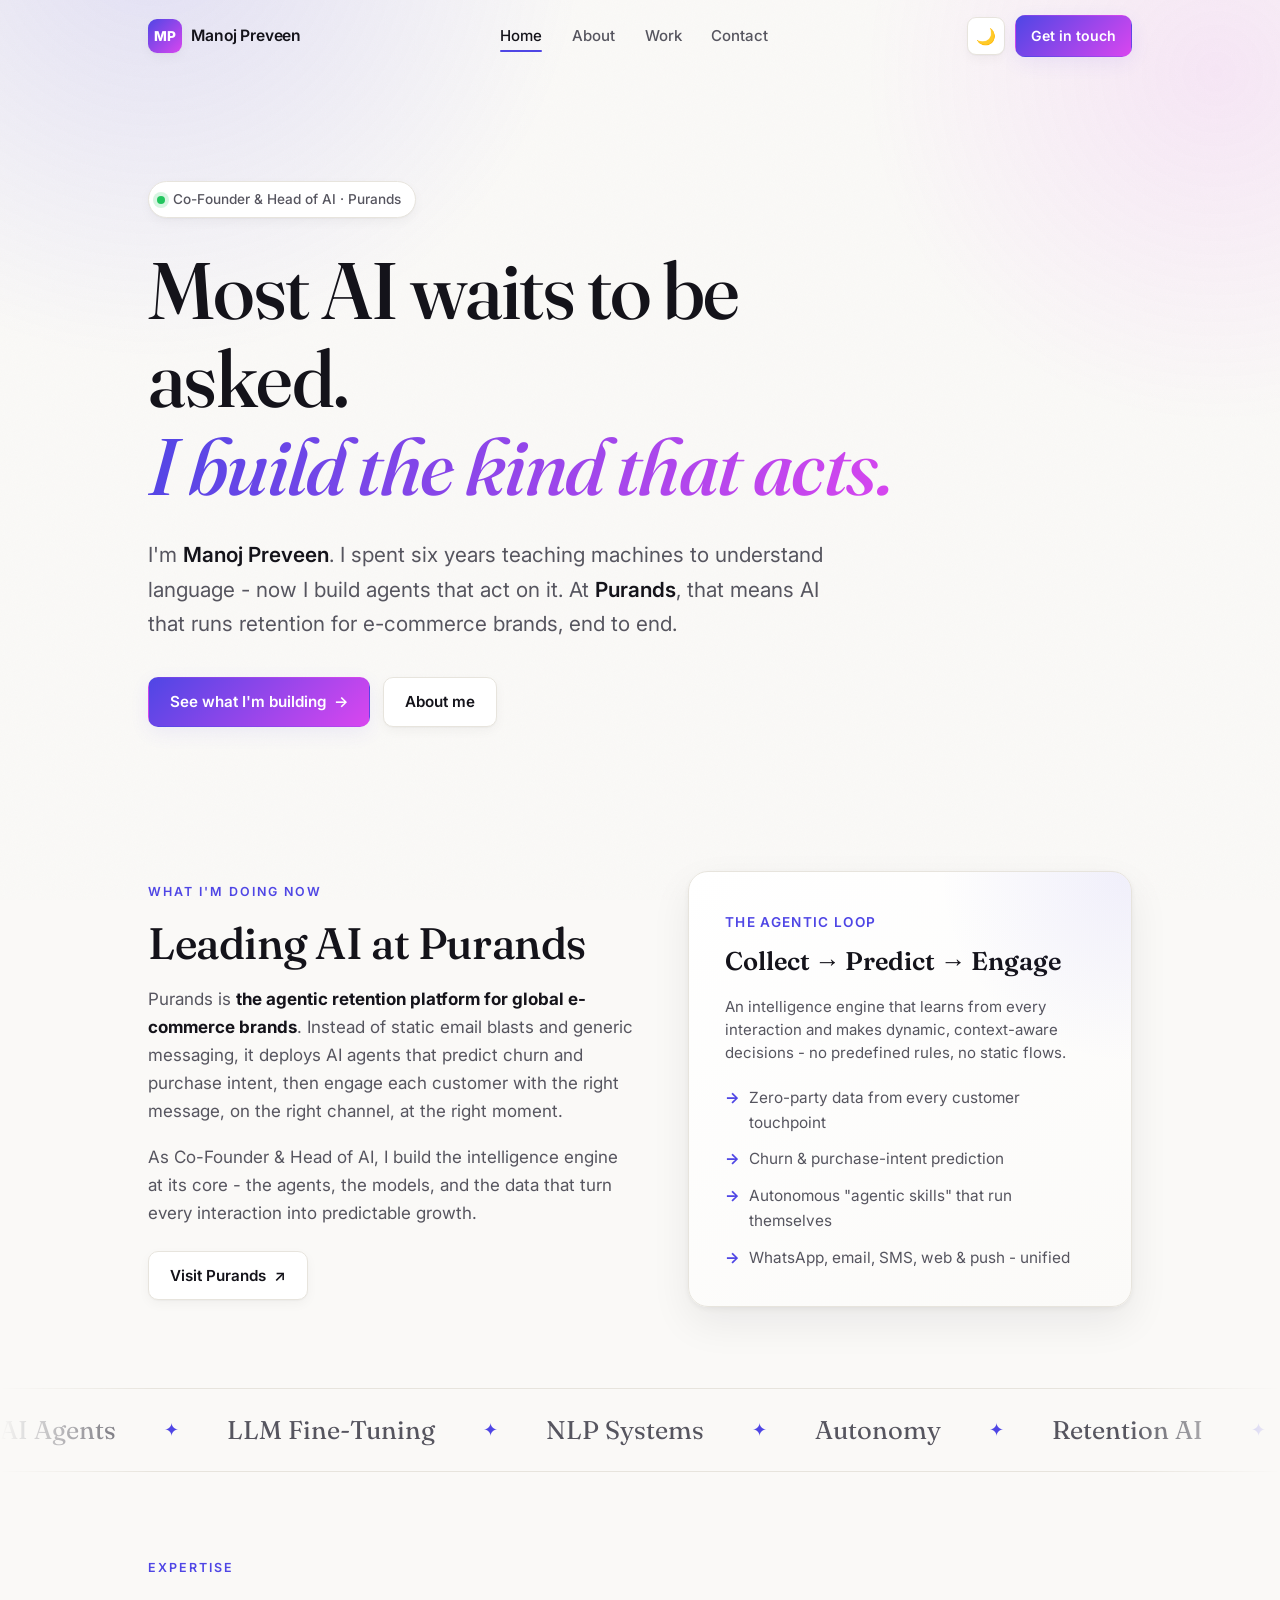
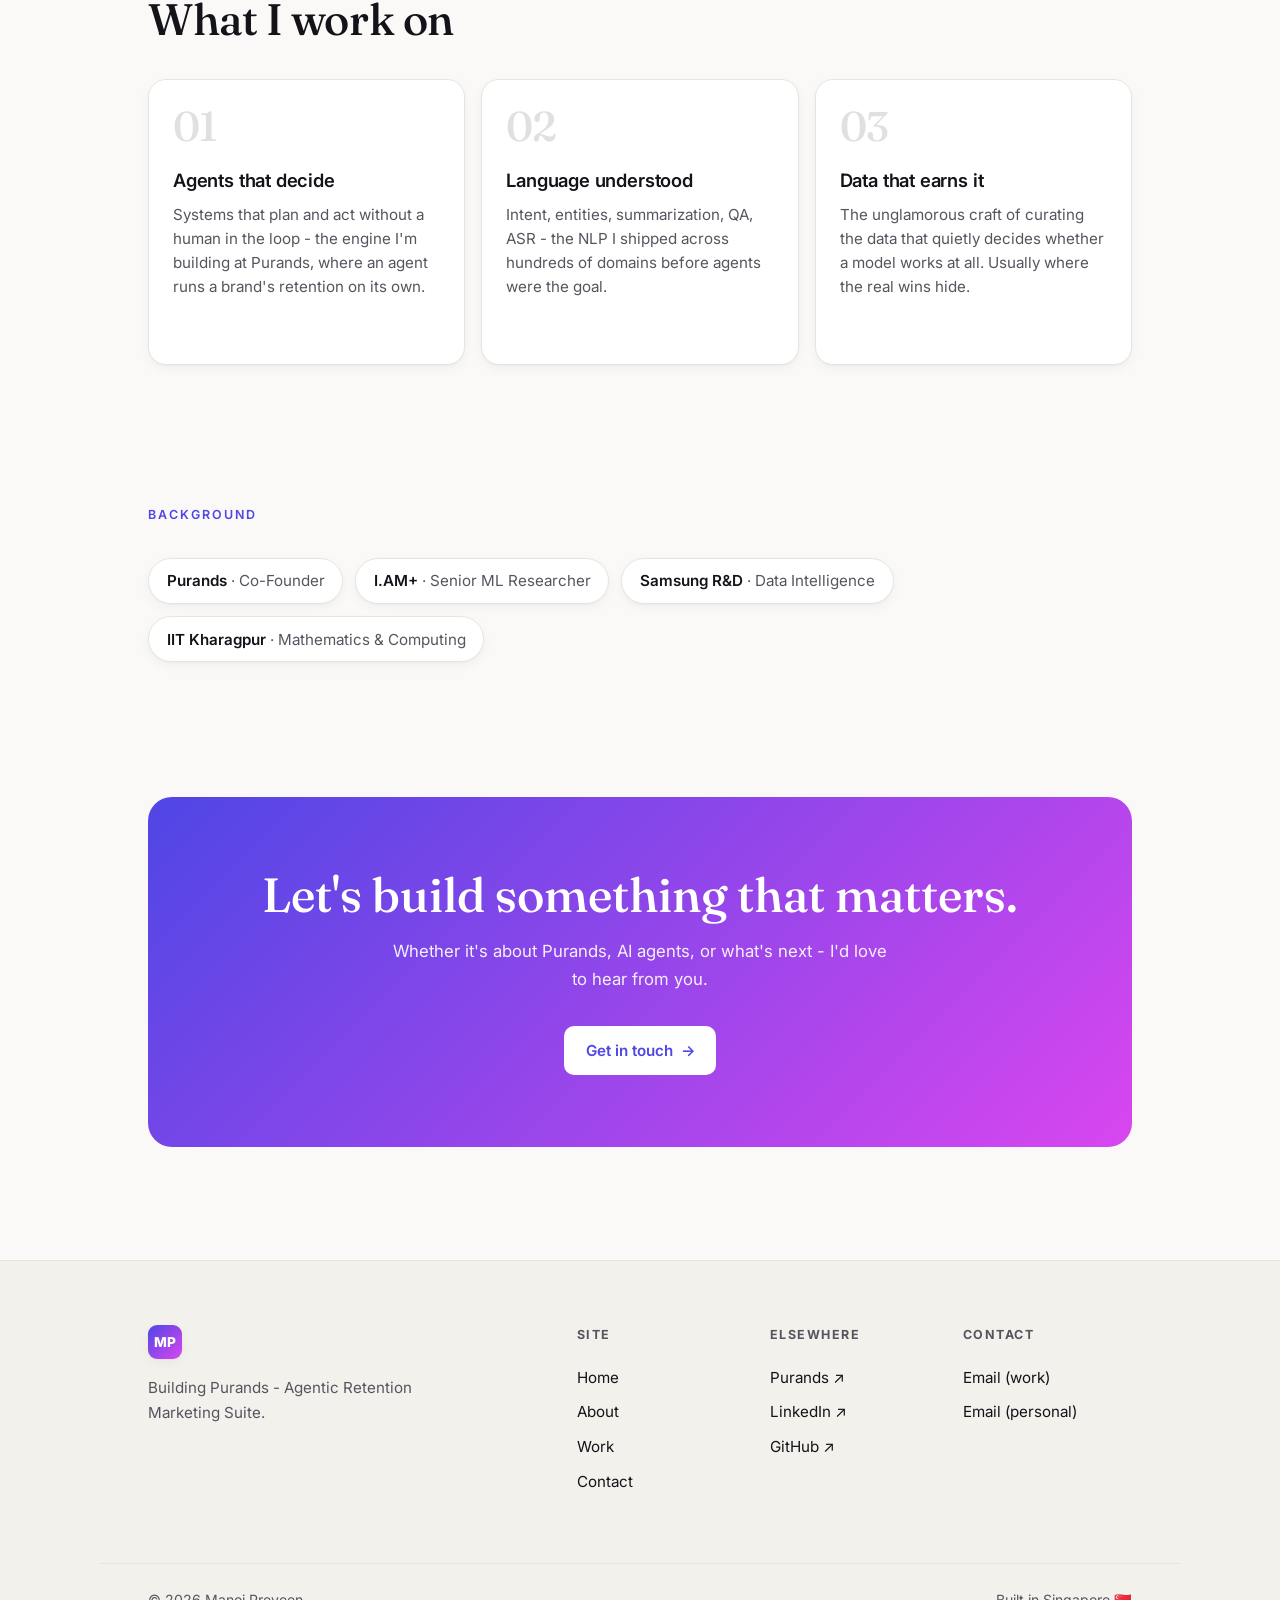
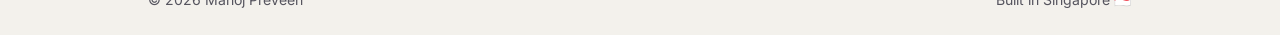
==== commit 6388e5ec: "Use full 'Mathematics & Computing' everywhere" ====
--- a/index.html
+++ b/index.html
@@ -32,7 +32,7 @@
   <link rel="preconnect" href="https://fonts.googleapis.com" />
   <link rel="preconnect" href="https://fonts.gstatic.com" crossorigin />
   <link href="https://fonts.googleapis.com/css2?family=Fraunces:ital,opsz,wght@0,9..144,400;0,9..144,500;0,9..144,600;1,9..144,500&family=Inter:wght@400;500;600;700;800&display=swap" rel="stylesheet" />
-  <link rel="stylesheet" href="/assets/css/styles.css?v=6" />
+  <link rel="stylesheet" href="/assets/css/styles.css?v=9" />
 
   <script>
     (function () {
@@ -188,7 +188,7 @@
           <span class="logo-badge">Purands <span>· Co-Founder</span></span>
           <span class="logo-badge">I.AM+ <span>· Senior ML Researcher</span></span>
           <span class="logo-badge">Samsung R&amp;D <span>· Data Intelligence</span></span>
-          <span class="logo-badge">IIT Kharagpur <span>· Math &amp; Computing</span></span>
+          <span class="logo-badge">IIT Kharagpur <span>· Mathematics &amp; Computing</span></span>
         </div>
       </div>
     </section>
@@ -237,6 +237,6 @@
     </div>
   </footer>
 
-  <script src="/assets/js/script.js?v=6"></script>
+  <script src="/assets/js/script.js?v=9"></script>
 </body>
 </html>
--- a/assets/css/styles.css
+++ b/assets/css/styles.css
@@ -826,6 +826,69 @@
   .stats { grid-template-columns: 1fr; }
 }
 
+/* =====================================================================
+   404 page
+   ===================================================================== */
+.notfound {
+  flex: 1;
+  display: flex;
+  flex-direction: column;
+  align-items: center;
+  justify-content: center;
+  text-align: center;
+  padding-block: clamp(3.5rem, 12vh, 7rem);
+}
+.notfound__code {
+  font-family: 'Fraunces', Georgia, serif;
+  font-weight: 500;
+  font-style: italic;
+  font-size: clamp(5rem, 22vw, 12rem);
+  line-height: 0.9;
+  letter-spacing: -0.03em;
+  background: linear-gradient(115deg, var(--accent), var(--accent-2));
+  -webkit-background-clip: text;
+  background-clip: text;
+  -webkit-text-fill-color: transparent;
+  display: inline-block;
+  padding-block: 0.08em;
+}
+.notfound__title {
+  font-family: 'Fraunces', Georgia, serif;
+  font-weight: 500;
+  font-size: clamp(1.6rem, 4vw, 2.5rem);
+  letter-spacing: -0.01em;
+  margin-top: 0.5rem;
+}
+.notfound__text {
+  margin: 1rem auto 0;
+  font-size: 1.0625rem;
+  color: var(--text-muted);
+  max-width: 46ch;
+  text-align: center;
+}
+.notfound__cta {
+  margin-top: 2.25rem;
+  display: flex;
+  flex-wrap: wrap;
+  gap: 0.85rem;
+  justify-content: center;
+}
+.notfound__links {
+  margin-top: 2.5rem;
+  display: flex;
+  flex-wrap: wrap;
+  gap: 0.5rem 1.25rem;
+  justify-content: center;
+  font-size: 0.95rem;
+}
+.notfound__links a {
+  color: var(--text-muted);
+  text-decoration: none;
+  border-bottom: 1px solid transparent;
+  transition: color 0.16s ease, border-color 0.16s ease;
+}
+.notfound__links a:hover { color: var(--accent); border-bottom-color: var(--accent); }
+
 /* ---------- Reduced motion ---------- */
 @media (prefers-reduced-motion: reduce) {
   *, *::before, *::after { transition: none !important; animation: none !important; }
